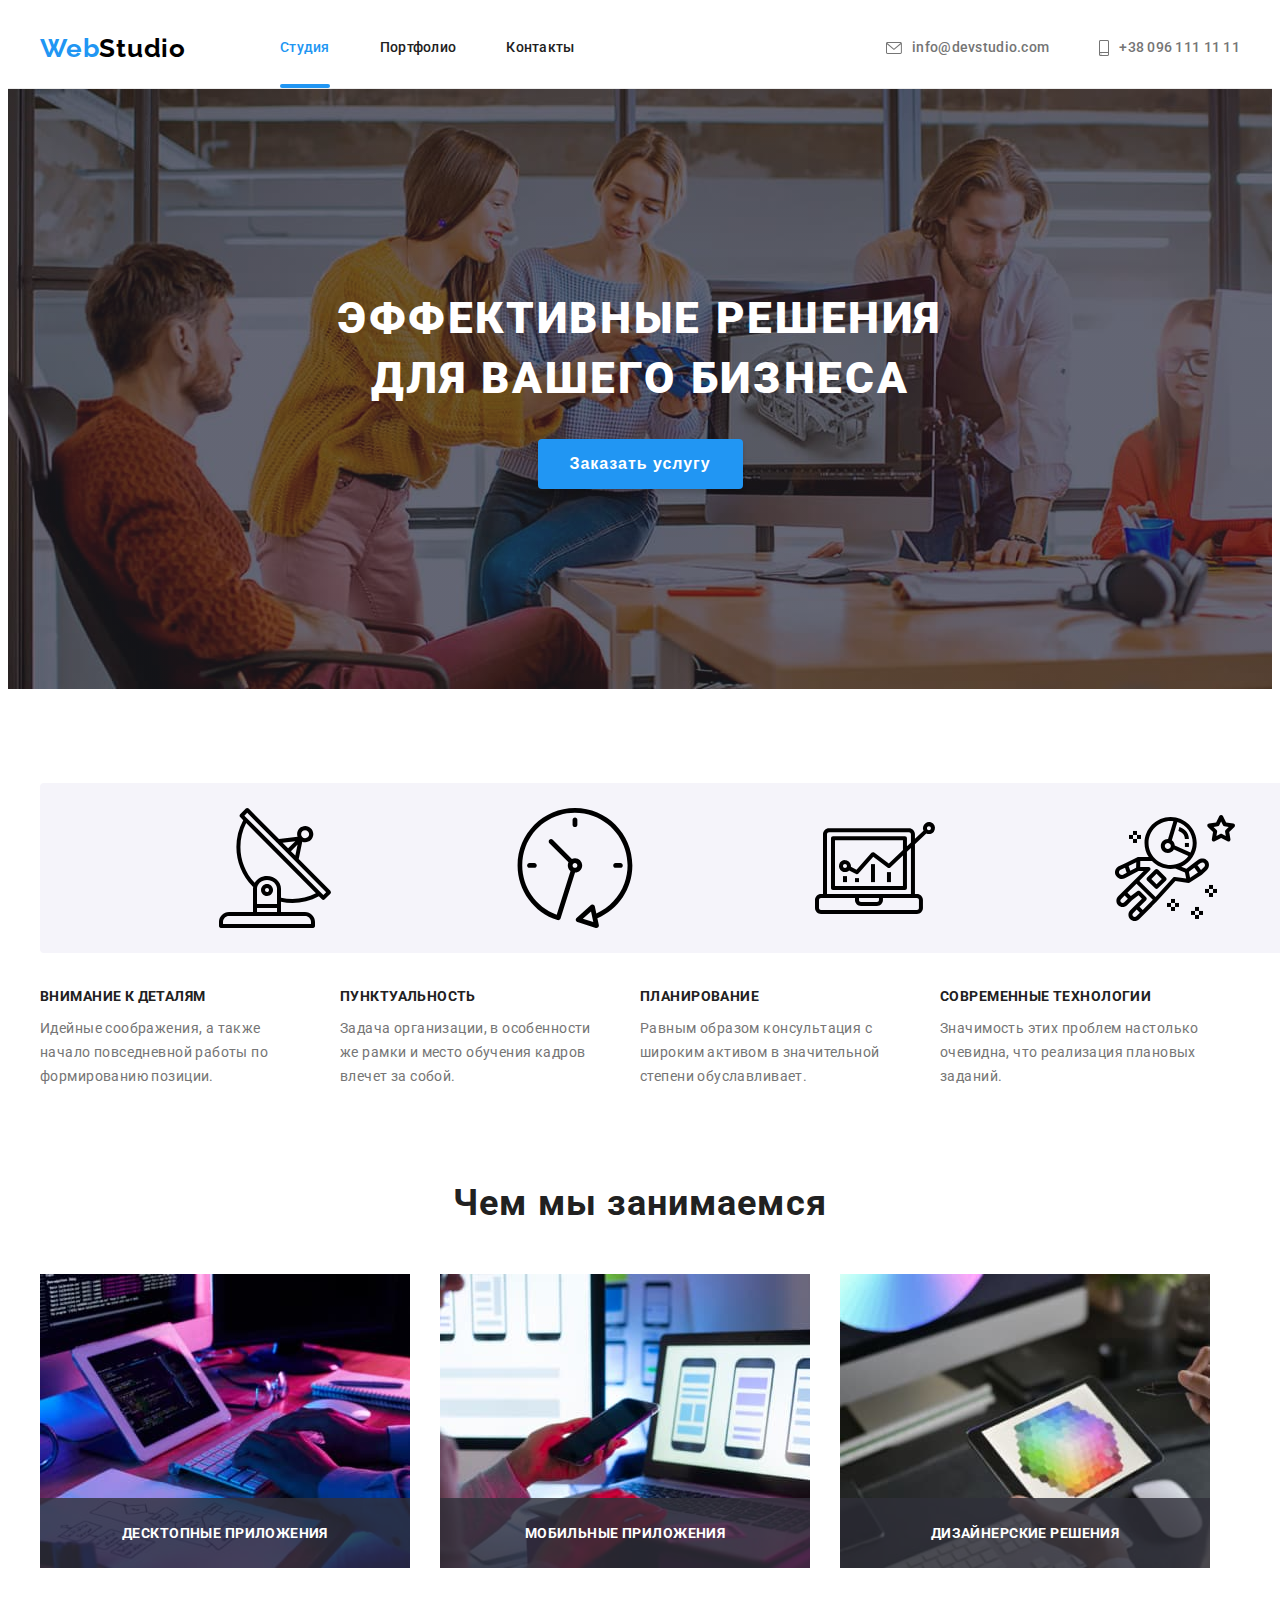
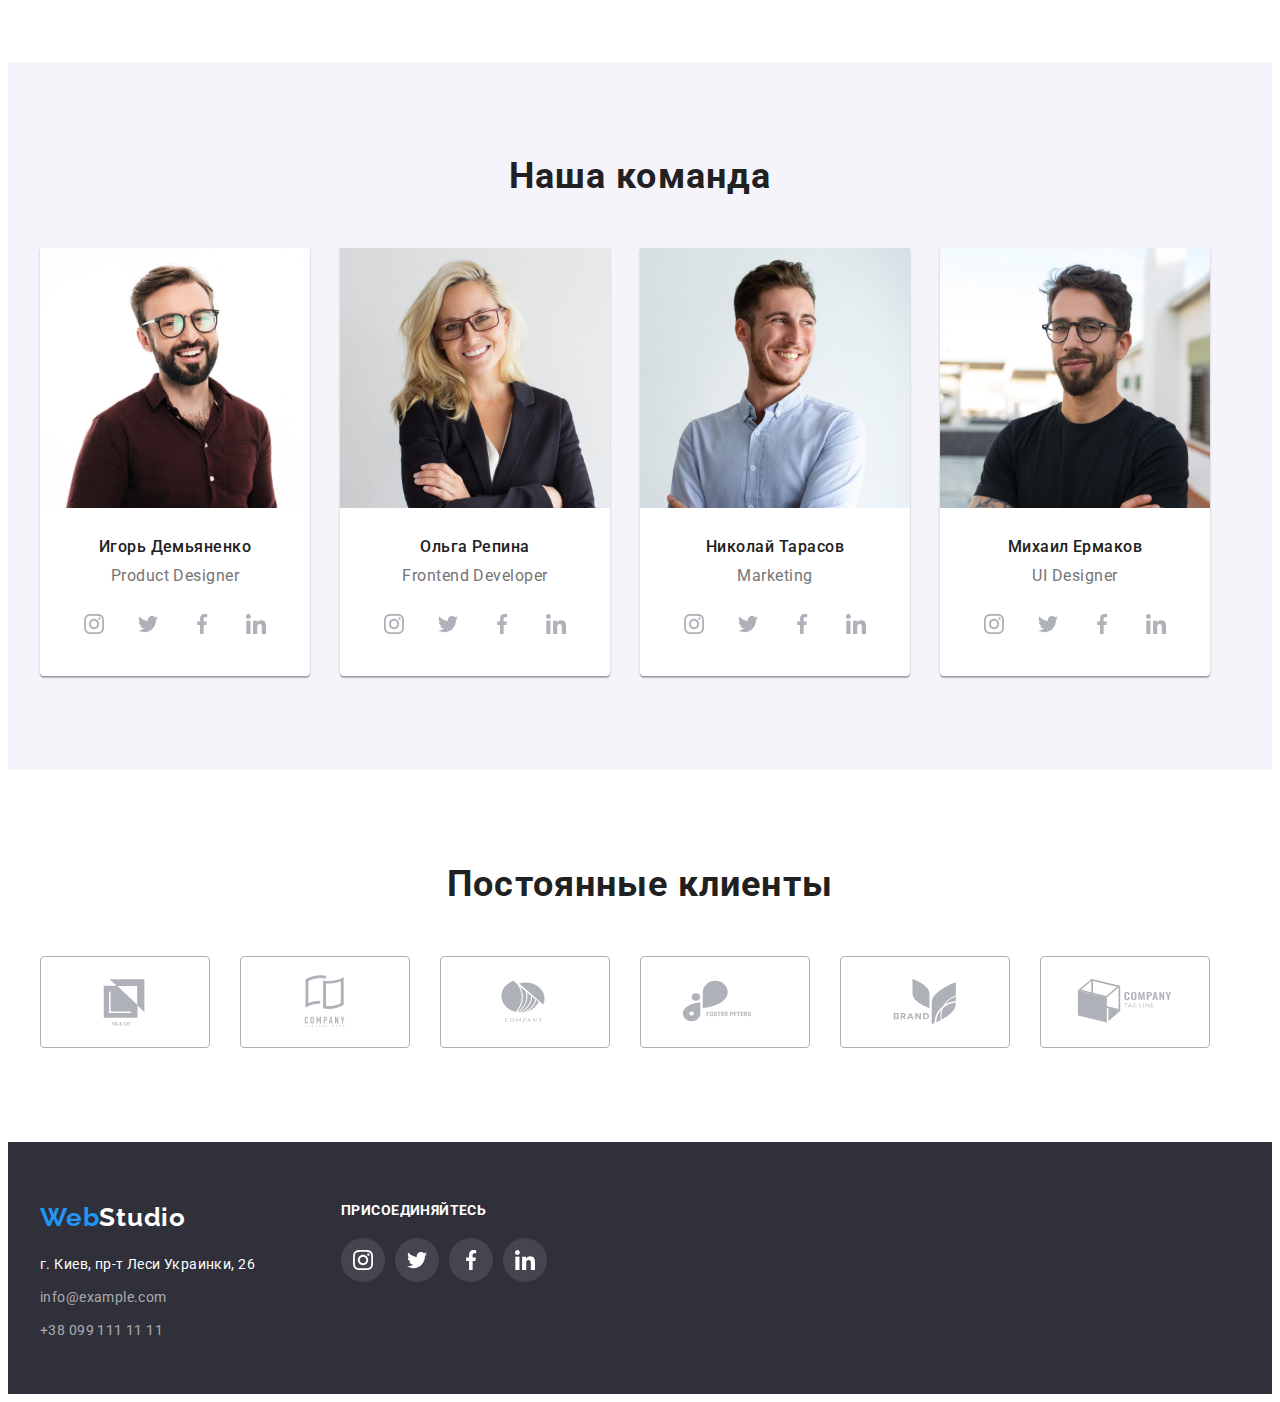
==== index.html @ 0a87b2fb "Переносит файлы с ДЗ 5" ====
<!DOCTYPE html>
<html lang="ru">
  <head>
    <meta charset="UTF-8" />
    <meta http-equiv="X-UA-Compatible" content="IE=edge" />
    <meta name="viewport" content="width=device-width, initial-scale=1.0" />
    <title lang="en">WebStudio</title>
    <link rel="preconnect" href="https://fonts.gstatic.com" />
    <link
      href="https://fonts.googleapis.com/css2?family=Raleway:wght@700&family=Roboto:wght@400;500;700;900&display=swap"
      rel="stylesheet"
    />
    <link
      rel="stylesheet"
      href="https://cdnjs.cloudflare.com/ajax/libs/modern-normalize/1.0.0/modern-normalize.min.css"
      integrity="sha512-ISS7cAi1PEhQ8jnbJpJZMd29NlhNj4AWYyLOSp2CE/CsHxTCu+r+t0D2yoJudVrd0/8fTVPUVDzY5Tvli75u/g=="
      crossorigin="anonymous"
    />
    <link rel="stylesheet" href="./css/styles.css" />
  </head>
  <body>
    <!-- HEADER -->
    <header class="header">
      <div class="container header-container">
        <nav class="nav-header">
          <a class="link-logo link" href="./index.html" lang="en"
            ><span class="logo-first-part">Web</span>Studio</a
          >
          <ul class="menu">
            <li class="menu-item list">
              <a class="menu-link link current" href="./index.html">Студия</a>
            </li>
            <li class="menu-item list">
              <a class="menu-link link" href="./portfolio.html">Портфолио</a>
            </li>
            <li class="menu-item list">
              <a class="menu-link link" href="#">Контакты</a>
            </li>
          </ul>
        </nav>
        <ul class="list-contact">
          <li class="list-contact-item list">
            <a class="list-contact-link link" href="mailto:info@devstudio.com">
              <svg class="header-contact-icon envelope">
                <use href="./images/icons.svg#envelope"></use>
              </svg>
              info@devstudio.com</a
            >
          </li>
          <li class="list-contact-item list">
            <a class="list-contact-link link" href="tel:+380961111111">
              <svg class="header-contact-icon smartphone">
                <use href="./images/icons.svg#smartphone"></use>
              </svg>
              +38 096 111 11 11</a
            >
          </li>
        </ul>
      </div>
    </header>
    <main>
      <!--HERO-->
      <div class="overlay">
        <section class="hero-section">
          <h1 class="hero-title">
            Эффективные решения <br />
            для вашего бизнеса
          </h1>
          <div class="button">
            <button class="modal-btn" type="button" data-modal-open>
              Заказать услугу
            </button>
          </div>
        </section>
      </div>
      <!--ADVANTAGE-->
      <section class="advantage-section section">
        <div class="container">
          <h2 class="visually-hidden">Преимущества</h2>
          <ul class="advantage-list list">
            <li class="advantage-list-item">
              <svg class="advantage-icon-border">
                <use
                  class="advantage-icon"
                  href="./images/icons.svg#antenna"
                ></use>
              </svg>

              <h3 class="advantage-title">Внимание к деталям</h3>
              <p class="description">
                Идейные соображения, а также начало повседневной работы по
                формированию позиции.
              </p>
            </li>
            <li class="advantage-list-item">
              <svg class="advantage-icon-border">
                <use
                  class="advantage-icon"
                  href="./images/icons.svg#clock"
                ></use>
              </svg>

              <h3 class="advantage-title">Пунктуальность</h3>
              <p class="description">
                Задача организации, в особенности же рамки и место обучения
                кадров влечет за собой.
              </p>
            </li>
            <li class="advantage-list-item">
              <svg class="advantage-icon-border">
                <use
                  class="advantage-icon"
                  href="./images/icons.svg#diagram"
                ></use>
              </svg>
              <h3 class="advantage-title">Планирование</h3>
              <p class="description">
                Равным образом консультация с широким активом в значительной
                степени обуславливает.
              </p>
            </li>
            <li class="advantage-list-item">
              <svg class="advantage-icon-border">
                <use
                  class="advantage-icon"
                  href="./images/icons.svg#astronaut"
                ></use>
              </svg>
              <h3 class="advantage-title">Современные технологии</h3>
              <p class="description">
                Значимость этих проблем настолько очевидна, что реализация
                плановых заданий.
              </p>
            </li>
          </ul>
        </div>
      </section>

      <!--DOING-->
      <section class="section-doing section">
        <div class="container">
          <h2 class="title">Чем мы занимаемся</h2>
          <ul class="doing-list">
            <li class="doing-list-item list">
              <div class="doing-list-image-wrapper">
                <img
                  class="doing-list-image"
                  src="./images/doing/doing-1.jpg"
                  alt="Работаем на ноутбуке"
                  width="370"
                  height="294"
                />
                <div class="overlay-wrapper">
                  <p class="overlay-doing">Десктопные приложения</p>
                </div>
              </div>
            </li>
            <li class="doing-list-item list">
              <div class="doing-list-image-wrapper">
                <img
                  class="doing-list-image"
                  src="./images/doing/doing-2.jpg"
                  alt="Работаем на телефоне"
                  width="370"
                  height="294"
                />
                <div class="overlay-wrapper">
                  <p class="overlay-doing">Мобильные приложения</p>
                </div>
              </div>
            </li>
            <li class="doing-list-item list">
              <div class="doing-list-image-wrapper">
                <img
                  class="doing-list-image"
                  src="./images/doing/doing-3.jpg"
                  alt="Работаем на планшете"
                  width="370"
                  height="294"
                />
                <div class="overlay-wrapper">
                  <p class="overlay-doing">Дизайнерские решения</p>
                </div>
              </div>
            </li>
          </ul>
        </div>
      </section>

      <!--TEAM-->
      <section class="section-team section">
        <div class="container team-container">
          <h2 class="title">Наша команда</h2>
          <ul class="team-list">
            <li class="team-list-item list">
              <img
                class="team-list-image"
                src="./images/team/igor-1.jpg"
                alt="фото"
                width="270"
                height="260"
              />
              <div class="team-list-content">
                <h3 class="team-title">Игорь Демьяненко</h3>
                <p class="position" lang="en">Product Designer</p>
                <ul class="list soc-networks-list">
                  <li class="soc-networks-item">
                    <a class="soc-networks-link link" href="">
                      <svg class="soc-networks-icon">
                        <use href="./images/icons.svg#instagram"></use>
                      </svg>
                    </a>
                  </li>
                  <li class="soc-networks-item">
                    <a class="soc-networks-link link" href="">
                      <svg class="soc-networks-icon">
                        <use href="./images/icons.svg#twitter"></use>
                      </svg>
                    </a>
                  </li>
                  <li class="soc-networks-item">
                    <a class="soc-networks-link link" href="">
                      <svg class="soc-networks-icon">
                        <use href="./images/icons.svg#facebook"></use>
                      </svg>
                    </a>
                  </li>
                  <li class="soc-networks-item">
                    <a class="soc-networks-link link" href="">
                      <svg class="soc-networks-icon">
                        <use href="./images/icons.svg#linkedin"></use>
                      </svg>
                    </a>
                  </li>
                </ul>
              </div>
            </li>

            <li class="team-list-item list">
              <img
                class="team-list-image"
                src="./images/team/olga-2.jpg"
                alt="фото"
                width="270"
                height="260"
              />
              <div class="team-list-content">
                <h3 class="team-title">Ольга Репина</h3>
                <p class="position" lang="en">Frontend Developer</p>
                <ul class="list soc-networks-list">
                  <li class="soc-networks-item">
                    <a class="soc-networks-link link" href="">
                      <svg class="soc-networks-icon">
                        <use href="./images/icons.svg#instagram"></use>
                      </svg>
                    </a>
                  </li>
                  <li class="soc-networks-item">
                    <a class="soc-networks-link link" href="">
                      <svg class="soc-networks-icon">
                        <use href="./images/icons.svg#twitter"></use>
                      </svg>
                    </a>
                  </li>
                  <li class="soc-networks-item">
                    <a class="soc-networks-link link" href="">
                      <svg class="soc-networks-icon">
                        <use href="./images/icons.svg#facebook"></use>
                      </svg>
                    </a>
                  </li>
                  <li class="soc-networks-item">
                    <a class="soc-networks-link link" href="">
                      <svg class="soc-networks-icon">
                        <use href="./images/icons.svg#linkedin"></use>
                      </svg>
                    </a>
                  </li>
                </ul>
              </div>
            </li>
            <li class="team-list-item list">
              <img
                class="team-list-image"
                src="./images/team/nicholas-3.jpg"
                alt="фото"
                width="270"
                height="260"
              />
              <div class="team-list-content">
                <h3 class="team-title">Николай Тарасов</h3>
                <p class="position" lang="en">Marketing</p>
                <ul class="list soc-networks-list">
                  <li class="soc-networks-item">
                    <a class="soc-networks-link link" href="">
                      <svg class="soc-networks-icon">
                        <use href="./images/icons.svg#instagram"></use>
                      </svg>
                    </a>
                  </li>
                  <li class="soc-networks-item">
                    <a class="soc-networks-link link" href="">
                      <svg class="soc-networks-icon">
                        <use href="./images/icons.svg#twitter"></use>
                      </svg>
                    </a>
                  </li>
                  <li class="soc-networks-item">
                    <a class="soc-networks-link link" href="">
                      <svg class="soc-networks-icon">
                        <use href="./images/icons.svg#facebook"></use>
                      </svg>
                    </a>
                  </li>
                  <li class="soc-networks-item">
                    <a class="soc-networks-link link" href="">
                      <svg class="soc-networks-icon">
                        <use href="./images/icons.svg#linkedin"></use>
                      </svg>
                    </a>
                  </li>
                </ul>
              </div>
            </li>
            <li class="team-list-item list">
              <img
                class="team-list-image"
                src="./images/team/michael-4.jpg"
                alt="фото"
                width="270"
                height="260"
              />
              <div class="team-list-content">
                <h3 class="team-title">Михаил Ермаков</h3>
                <p class="position" lang="en">UI Designer</p>
                <ul class="list soc-networks-list">
                  <li class="soc-networks-item">
                    <a class="soc-networks-link link" href="">
                      <svg class="soc-networks-icon">
                        <use href="./images/icons.svg#instagram"></use>
                      </svg>
                    </a>
                  </li>
                  <li class="soc-networks-item">
                    <a class="soc-networks-link link" href="">
                      <svg class="soc-networks-icon">
                        <use href="./images/icons.svg#twitter"></use>
                      </svg>
                    </a>
                  </li>
                  <li class="soc-networks-item">
                    <a class="soc-networks-link link" href="">
                      <svg class="soc-networks-icon">
                        <use href="./images/icons.svg#facebook"></use>
                      </svg>
                    </a>
                  </li>
                  <li class="soc-networks-item">
                    <a class="soc-networks-link link" href="">
                      <svg class="soc-networks-icon">
                        <use href="./images/icons.svg#linkedin"></use>
                      </svg>
                    </a>
                  </li>
                </ul>
              </div>
            </li>
          </ul>
        </div>
      </section>
    </main>

    <!--CUSTOMERS-->
    <section class="section-customers section">
      <div class="container customers-container">
        <h2 class="title">Постоянные клиенты</h2>
        <ul class="customers-list list">
          <li class="customers-list-item">
            <a class="customers-list-link link" href="">
              <svg class="customers-icon">
                <use href="./images/icons.svg#icon-logo1"></use>
              </svg>
            </a>
          </li>
          <li class="customers-list-item">
            <a class="customers-list-link link" href="">
              <svg class="customers-icon">
                <use href="./images/icons.svg#icon-logo2"></use>
              </svg>
            </a>
          </li>
          <li class="customers-list-item">
            <a class="customers-list-link link" href="">
              <svg class="customers-icon">
                <use href="./images/icons.svg#icon-logo3"></use>
              </svg>
            </a>
          </li>
          <li class="customers-list-item">
            <a class="customers-list-link link" href="">
              <svg class="customers-icon">
                <use href="./images/icons.svg#icon-logo4"></use>
              </svg>
            </a>
          </li>
          <li class="customers-list-item">
            <a class="customers-list-link link" href="">
              <svg class="customers-icon">
                <use href="./images/icons.svg#icon-logo5"></use>
              </svg>
            </a>
          </li>
          <li class="customers-list-item">
            <a class="customers-list-link link" href="">
              <svg class="customers-icon">
                <use href="./images/icons.svg#icon-logo6"></use>
              </svg>
            </a>
          </li>
        </ul>
      </div>
    </section>
    <!--FOOTER-->
    <footer class="footer-section">
      <div class="container footer-container">
        <div class="contact">
          <a class="link-logo-footer link" href="./index.html" lang="en"
            ><span class="logo-first-part">Web</span>Studio</a
          >
          <address class="footer-contact">
            <ul class="contact-list">
              <li class="contact-list-item list">
                <a
                  class="contact-list-link link adress-color"
                  href="https://goo.gl/maps/uwmR4bDLLU36MTBo9"
                  target="_blank"
                  rel="noopener noreferrer"
                  >г. Киев, пр-т Леси Украинки, 26</a
                >
              </li>
              <li class="contact-list-item list">
                <a class="contact-list-link link" href="mailto:info@example.com"
                  >info@example.com</a
                >
              </li>
              <li class="contact-list-item list">
                <a class="contact-list-link link" href="tel:+380991111111"
                  >+38 099 111 11 11</a
                >
              </li>
            </ul>
          </address>
        </div>
        <div class="appeal">
          <h3 class="appeal-tittle">присоединяйтесь</h3>
          <ul class="appeal-list list">
            <li class="appeal-list-item">
              <a class="appeal-list-link link" href="">
                <svg class="appeal-social-icon">
                  <use href="./images/icons.svg#instagram"></use>
                </svg>
              </a>
            </li>
            <li class="appeal-list-item">
              <a class="appeal-list-link link" href="">
                <svg class="appeal-social-icon">
                  <use href="./images/icons.svg#twitter"></use>
                </svg>
              </a>
            </li>
            <li class="appeal-list-item">
              <a class="appeal-list-link link" href="">
                <svg class="appeal-social-icon">
                  <use href="./images/icons.svg#facebook"></use>
                </svg>
              </a>
            </li>
            <li class="appeal-list-item link">
              <a class="appeal-list-link" href="">
                <svg class="appeal-social-icon">
                  <use href="./images/icons.svg#linkedin"></use>
                </svg>
              </a>
            </li>
          </ul>
        </div>
      </div>
    </footer>
    <!--MODAL WINDOW-->
    <div class="backdrop is-hidden" data-modal>
      <div class="modal">
        <button type="button" class="modal-close-btn" data-modal-close>
          <svg class="close-btn-icon">
            <use href="./images/icons.svg#icon-close-black"></use>
          </svg>
        </button>
      </div>
    </div>
    <script src="./js/modal.js"></script>
  </body>
</html>
---- css/styles.css ----
:root {
  --main-font: "Roboto", sans-serif;
  --secondary-font: "Raleway", sans-serif;
  --accent-color: #2196f3;
  --main-grey-color: #757575;
  --main-black-color: #212121;
  --gap-card-set: 30px;
  --duration: 250ms;
  --timing-function: cubic-bezier(0.4, 0, 0.2, 1);
}

h1,
h2,
h3,
h4,
h5,
h6,
p {
  margin-top: 0;
  margin-bottom: 0;
}

ul,
ol {
  margin-top: 0;
  margin-bottom: 0;
  padding-left: 0;
}

img {
  display: block;
  max-width: 100%;
  height: auto;
}

.list {
  list-style: none;
}

.link {
  text-decoration: none;
}

.container {
  width: 1200px;
  padding-left: 15px;
  padding-right: 15px;
  margin: 0 auto;
}

.section {
  padding-top: 94px;
  padding-bottom: 94px;
}
body {
  font-family: var(--main-font);
}

/* ============= COMPONENTS ============= */
.title {
  font-weight: 700;
  font-size: 36px;
  line-height: 1.16;
  text-align: center;
  letter-spacing: 0.03em;
  color: var(--main-black-color);
  margin-bottom: 50px;
}

.soc-networks-list {
  display: flex;
  justify-content: space-between;
  width: 206px;
  height: 44px;
  margin: auto;
}

.soc-networks-link {
  display: flex;
  justify-content: center;
  align-items: center;
  width: 44px;
  height: 44px;
  background-color: #ffffff;
  border-radius: 50%;
  transition: background-color var(--duration) var(--timing-function);
}

.soc-networks-link:hover,
.soc-networks-link:focus {
  background-color: var(--accent-color);
}

.soc-networks-icon {
  width: 20px;
  height: 20px;
  fill: #afb1b8;
  transition: fill var(--duration) var(--timing-function);
}

.soc-networks-link:hover .soc-networks-icon,
.soc-networks-link:focus .soc-networks-icon {
  fill: #ffffff;
}

/* =============END COMPONENTS ============= */

/*===================HEADER===================*/

.header {
  border-bottom: 1px solid #ececec;
}
.header-container {
  display: flex;
  align-items: center;
  justify-content: space-between;
}

.nav-header {
  display: flex;
  align-items: center;
}

.link-logo {
  font-family: var(--secondary-font);
  font-weight: 700;
  font-size: 26px;
  line-height: 1.19;
  letter-spacing: 0.03em;
  color: #000000;
  margin-right: 94px;
}

.logo-first-part {
  color: #2196f3;
}
.menu {
  display: flex;
}

.menu-item:not(:last-child) {
  margin-right: 50px;
}

.menu-link {
  font-weight: 500;
  font-size: 14px;
  line-height: 1.14;
  letter-spacing: 0.02em;
  color: var(--main-black-color);
  position: relative;
  display: block;
  padding-top: 32px;
  padding-bottom: 32px;
  transition: color var(--duration) var(--timing-function);
}

.menu-link.current::after {
  content: "";
  position: absolute;
  left: 0;
  bottom: 0;
  display: block;
  width: 100%;
  height: 4px;
  background-color: var(--accent-color);
  border-radius: 2px;
}

.current {
  color: var(--accent-color);
}

.menu-link:hover,
.menu-link:focus {
  color: var(--accent-color);
}

.list-contact {
  display: flex;
  align-items: center;
}

.list-contact-item {
  display: flex;
  justify-content: center;
  align-items: center;
}
.list-contact-item:not(:last-child) {
  margin-right: 50px;
}

.header-contact-icon {
  fill: var(--main-grey-color);
  margin-right: 10px;
  transition: fill var(--duration) var(--timing-function);
}

.envelope {
  width: 16px;
  height: 12px;
  fill: currentColor;
}
.smartphone {
  width: 10px;
  height: 16px;
  fill: currentColor;
}

.list-contact-link {
  display: flex;
  justify-content: center;
  align-items: center;
  font-weight: 500;
  font-size: 14px;
  line-height: 1.4;
  letter-spacing: 0.02em;
  color: var(--main-grey-color);
  transition: color var(--duration) var(--timing-function);
}

.list-contact-link:hover,
.list-contact-link:focus {
  color: var(--accent-color);
}
.header-contact-icon:hover,
.header-contact-icon:focus {
  fill: var(--accent-color);
}
.list-contact-link:hover .header-contact-icon,
.list-contact-link:focus .header-contact-icon {
  fill: var(--accent-color);
}

/*=================END HEADER=================*/

/*===================HERO=====================*/

.overlay {
  max-width: 1600px;
  height: 600px;
  margin-left: auto;
  margin-right: auto;
  background-color: #c4c4c4;
  background-image: linear-gradient(
      to right,
      rgba(47, 48, 58, 0.4),
      rgba(47, 48, 58, 0.4)
    ),
    url(../images/hero/bg.jpg);
  background-repeat: no-repeat;
  background-size: cover;
}

.hero-section {
  text-align: center;
  padding-top: 200px;
  padding-bottom: 200px;
}
.hero-title {
  font-weight: 900;
  font-size: 44px;
  line-height: 1.36;
  text-align: center;
  letter-spacing: 0.06em;
  color: #ffffff;
  text-transform: uppercase;
  margin-bottom: 30px;
}

.modal-btn {
  padding: 10px 32px;
  border-radius: 4px;
  font-weight: 700;
  font-size: 16px;
  line-height: 1.87;
  letter-spacing: 0.06em;
  background-color: #2196f3;
  color: #ffffff;
  cursor: pointer;
  border: #2196f3;
  box-shadow: 0px 4px 4px rgba(0, 0, 0, 0.15);
  transition: background-color var(--duration) var(--timing-function);
}

.modal-btn:hover,
.modal-btn:focus {
  background-color: #188ce8;
}

/*=================END HERO=================*/

/*=================ADVANTAGE=================*/

.advantage-section {
  padding-bottom: 0;
}

.visually-hidden {
  position: absolute;
  width: 1px;
  height: 1px;
  margin: -1px;
  border: 0;
  padding: 0;
  white-space: nowrap;
  clip-path: inset(100%);
  clip: rect(0 0 0 0);
  overflow: hidden;
}
.advantage-list {
  display: flex;
}

.advantage-list-item {
  width: 270px;
  /*height: 101px;*/
}
.advantage-list-item:not(:last-child) {
  margin-right: 30px;
}

.advantage-icon-border {
  padding: 25px 100px;
  width: 270px;
  height: 120px;
  background: #f5f4fa;
  border-radius: 4px;
  margin-bottom: 30px;
}
.advantage-icon {
  width: 70px;
  height: 70px;
}
.advantage-title {
  font-size: 14px;
  line-height: 1.42;
  letter-spacing: 0.03em;
  text-transform: uppercase;
  color: var(--main-black-color);
  margin-bottom: 10px;
}

.description {
  font-size: 14px;
  line-height: 1.71;
  letter-spacing: 0.03em;
  color: var(--main-grey-color);
}
/*=================END ADVANTAGE=================*/

/*=================DOING=================*/

.doing-list {
  display: flex;
  justify-content: center;
  margin-right: calc(- 1 * var(--gap-card-set));
}

.doing-list-item {
  margin-right: var(--gap-card-set);
}

.doing-list-image-wrapper {
  position: relative;
}

.overlay-wrapper {
  position: absolute;
  bottom: 0;
  left: 0;
  width: 100%;
  height: 70px;
  background-color: rgba(47, 48, 58, 0.8);
}

.overlay-doing {
  position: absolute;
  width: 100%;
  height: 100%;
  padding-top: 27px;
  padding-bottom: 27px;
  font-family: var(--main-font);
  font-weight: 700;
  font-size: 14px;
  line-height: 16px;
  text-align: center;
  letter-spacing: 0.03em;
  text-transform: uppercase;
  color: #ffffff;
}

/*=================END DOING=================*/

/*=================TEAM=================*/

.section-team {
  background: #f5f4fa;
}

.team-list {
  display: flex;
  margin-right: calc(- 1 * var(--gap-card-set));
}

.team-list-item {
  width: 270px;
  height: 428px;
  flex-basis: calc(100% / 4 - var(--gap-card-set));
  margin-right: var(--gap-card-set);
  background: #ffffff;
  box-shadow: 0px 1px 3px rgba(0, 0, 0, 0.12), 0px 1px 1px rgba(0, 0, 0, 0.14),
    0px 2px 1px rgba(0, 0, 0, 0.2);
  border-radius: 0px 0px 4px 4px;
}

.team-list-content {
  padding-top: 30px;
  padding-bottom: 30px;
}

.team-title {
  font-weight: 500;
  font-size: 16px;
  line-height: 1.18;
  letter-spacing: 0.03em;
  color: var(--main-black-color);
  margin-bottom: 10px;
  text-align: center;
}

.position {
  font-weight: 400;
  font-size: 16px;
  line-height: 1.18;
  letter-spacing: 0.03em;
  color: var(--main-grey-color);
  text-align: center;
  margin-bottom: 16px;
}

/*=================END TEAM=================*/

/*=================CUSTOMERS=================*/

.customers-list {
  display: flex;
}

.customers-list-item:not(:last-child) {
  margin-right: 30px;
}

.customers-list-link {
  display: flex;
  align-items: center;
  justify-content: center;
  width: 170px;
  height: 92px;
  border: 1px solid #afb1b8;
  box-sizing: border-box;
  border-radius: 4px;
  transition: border 250ms cubic-bezier(0.4, 0, 0.2, 1);
}

.customers-icon {
  width: 106px;
  height: 60px;
  fill: #afb1b8;
  transition: fill var(--duration) var(--timing-function);
}
.customers-list-link:hover,
.customers-list-link:focus {
  border: 1px solid var(--accent-color);
}
.customers-list-link:focus {
  outline: none;
}

.customers-icon:hover,
.customers-icon:focus {
  fill: var(--accent-color);
}

.customers-list-link:hover .customers-icon,
.customers-list-link:focus .customers-icon {
  fill: var(--accent-color);
}
/*===============END CUSTOMERS===============*/

/*=================FOOTER=================*/

.footer-section {
  padding-top: 60px;
  padding-bottom: 60px;
  background: #2f303a;
}

.footer-container {
  display: flex;
  flex-wrap: nowrap;
}

.link-logo-footer {
  font-family: var(--secondary-font);
  font-weight: 700;
  font-size: 26px;
  line-height: 1.19;
  letter-spacing: 0.03em;
  color: #ffffff;
}

.footer-contact {
  width: 231px;
  height: 81px;
  margin-top: 20px;
  margin-right: 70px;
}

.contact-list-item:not(:last-child) {
  margin-bottom: 9px;
}

.contact-list-link {
  font-style: normal;
  font-weight: 400;
  font-size: 14px;
  line-height: 1.71;
  letter-spacing: 0.03em;
  color: rgba(255, 255, 255, 0.6);
}

.adress-color {
  color: #ffffff;
}

.appeal-tittle {
  font-family: var(--main-font);
  font-weight: 700;
  font-size: 14px;
  line-height: 16px;
  letter-spacing: 0.03em;
  text-transform: uppercase;
  color: #ffffff;
  margin-bottom: 20px;
}
.appeal-list {
  display: flex;
}

.appeal-list-item {
  display: flex;
  justify-content: center;
  align-items: center;
  border-radius: 50%;
}

.appeal-list-item:not(:last-child) {
  margin-right: 10px;
}

.appeal-list-link {
  display: flex;
  justify-content: center;
  align-items: center;
  width: 44px;
  height: 44px;
  background: rgba(255, 255, 255, 0.1);
  border-radius: 50%;
  transition: background-color var(--duration) var(--timing-function);
}

.appeal-list-link:hover,
.appeal-list-link:focus {
  cursor: pointer;
  background-color: var(--accent-color);
}

.appeal-social-icon {
  display: flex;
  width: 20px;
  height: 20px;
  justify-content: center;
  align-items: center;
  fill: #ffffff;
}

/*=================END FOOTER=================*/

/*=================PORTFOLIO=================*/

.list-filter {
  display: flex;
  justify-content: center;
  margin-bottom: 50px;
}

.list-filter-item:not(:last-child) {
  margin-right: 8px;
}

.filter-button {
  padding: 6px 22px;
  font-family: var(--main-font);
  font-weight: 500;
  font-size: 16px;
  line-height: 1.62;
  text-align: center;
  letter-spacing: 0.03em;
  color: var(--main-black-color);
  cursor: pointer;
  background: #f5f4fa;
  border-radius: 4px;
  border: #757575;
  transition: color var(--duration) var(--timing-function),
    background-color var(--duration) var(--timing-function);
}

.filter-button:hover,
.filter-button:focus {
  background-color: var(--accent-color);
  color: #ffffff;
  box-shadow: 0px 3px 1px rgba(0, 0, 0, 0.1), 0px 1px 2px rgba(0, 0, 0, 0.08),
    0px 2px 2px rgba(0, 0, 0, 0.12);
  border-radius: 4px;
}

.filter-button:active {
  background-color: var(--accent-color);
  color: #ffffff;
}

.list-portfolio {
  display: flex;
  flex-wrap: wrap;
  margin-right: -30px;
  margin-bottom: -30px;
}

.list-portfolio-item {
  flex-basis: calc((100% - 90px) / 3);
  margin-right: 30px;
  margin-bottom: 30px;
  background: #ffffff;
  border: 1px solid #eeeeee;
  box-sizing: border-box;
  transition: box-shadow var(--duration) var(--timing-function);
}

.list-portfolio-item:hover,
.list-portfolio-item:focus {
  box-shadow: 0px 1px 1px rgba(0, 0, 0, 0.12), 0px 4px 4px rgba(0, 0, 0, 0.06),
    1px 4px 6px rgba(0, 0, 0, 0.16);
  cursor: pointer;
}

.list-portfolio-img-wrapper {
  position: relative;
  overflow: hidden;
}

.list-portfolio-image {
  width: 370px;
  height: 294px;
}

.overlay-portfolio {
  position: absolute;
  top: 0;
  left: 0;
  width: 100%;
  height: 100%;
  color: #ffffff;
  font-size: 18px;
  line-height: 28px;
  letter-spacing: 0.03em;
  padding: 63px 24px;
  background-color: rgba(33, 150, 243, 0.9);
  /*overflow: auto;*/
  transform: translateY(100%);
  transition: transform var(--duration) var(--timing-function);
}

.list-potfolio-link-wrapper:hover .overlay-portfolio,
.list-potfolio-link-wrapper:focus .overlay-portfolio {
  transform: translateY(0%);
}

.list-portfolio-content {
  padding: 20px 24px;
}

.list-portfolio-title {
  font-weight: 700;
  font-size: 18px;
  line-height: 2;
  letter-spacing: 0.06em;
  color: var(--main-black-color);
  margin-bottom: 4px;
}

.description-portfolio {
  font-weight: 400;
  font-size: 16px;
  line-height: 1.87;
  letter-spacing: 0.03em;
  color: var(--main-grey-color);
}
/*=====================END PORTFOLIO====================*/

/* ============= MODAL WINDOW ============= */
.backdrop {
  position: fixed;
  top: 0;
  left: 0;
  width: 100%;
  height: 100%;
  background-color: rgba(0, 0, 0, 0.2);
  z-index: 100;
  transition: opacity var(--duration) var(--timing-function),
    visibility var(--duration) var(--timing-function);
}

.is-hidden {
  opacity: 0;
  visibility: hidden;
  pointer-events: none;
}

.modal {
  position: absolute;
  top: 50%;
  left: 50%;
  transform: translate(-50%, -50%);
  width: 528px;
  height: 581px;
  background-color: #ffffff;
  box-shadow: 0px 1px 3px rgba(0, 0, 0, 0.12), 0px 1px 1px rgba(0, 0, 0, 0.14),
    0px 2px 1px rgba(0, 0, 0, 0.2);
  border-radius: 4px;
}
.modal-close-btn {
  position: absolute;
  width: 30px;
  height: 30px;
  top: 8px;
  right: 8px;
  padding: 0;
  background-color: #ffffff;
  border: 1px solid rgba(0, 0, 0, 0.1);
  border-radius: 50%;
  box-sizing: border-box;
}
.close-btn-icon {
  position: absolute;
  top: 5px;
  right: 5px;
  width: 18px;
  height: 18px;
  padding: 0;
  cursor: pointer;
}

/* ============= END MODAL WINDOW ============= */
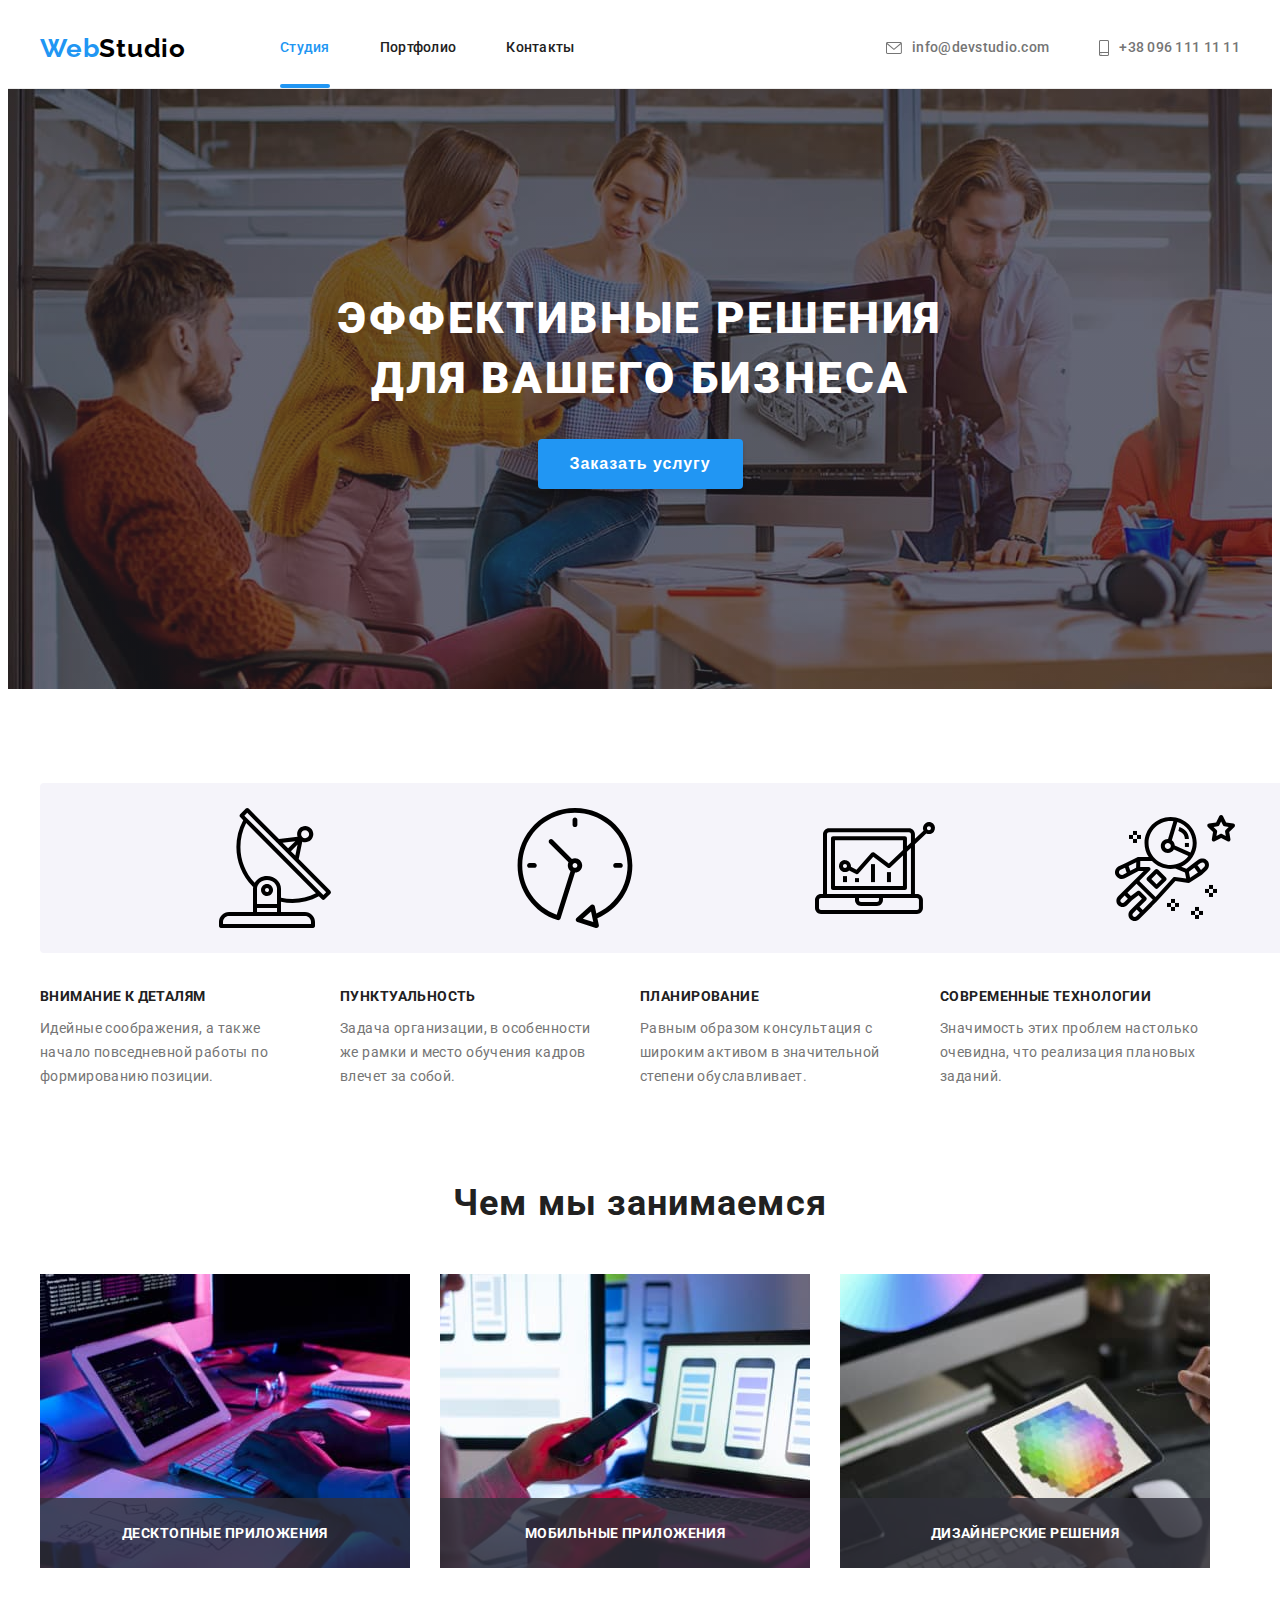
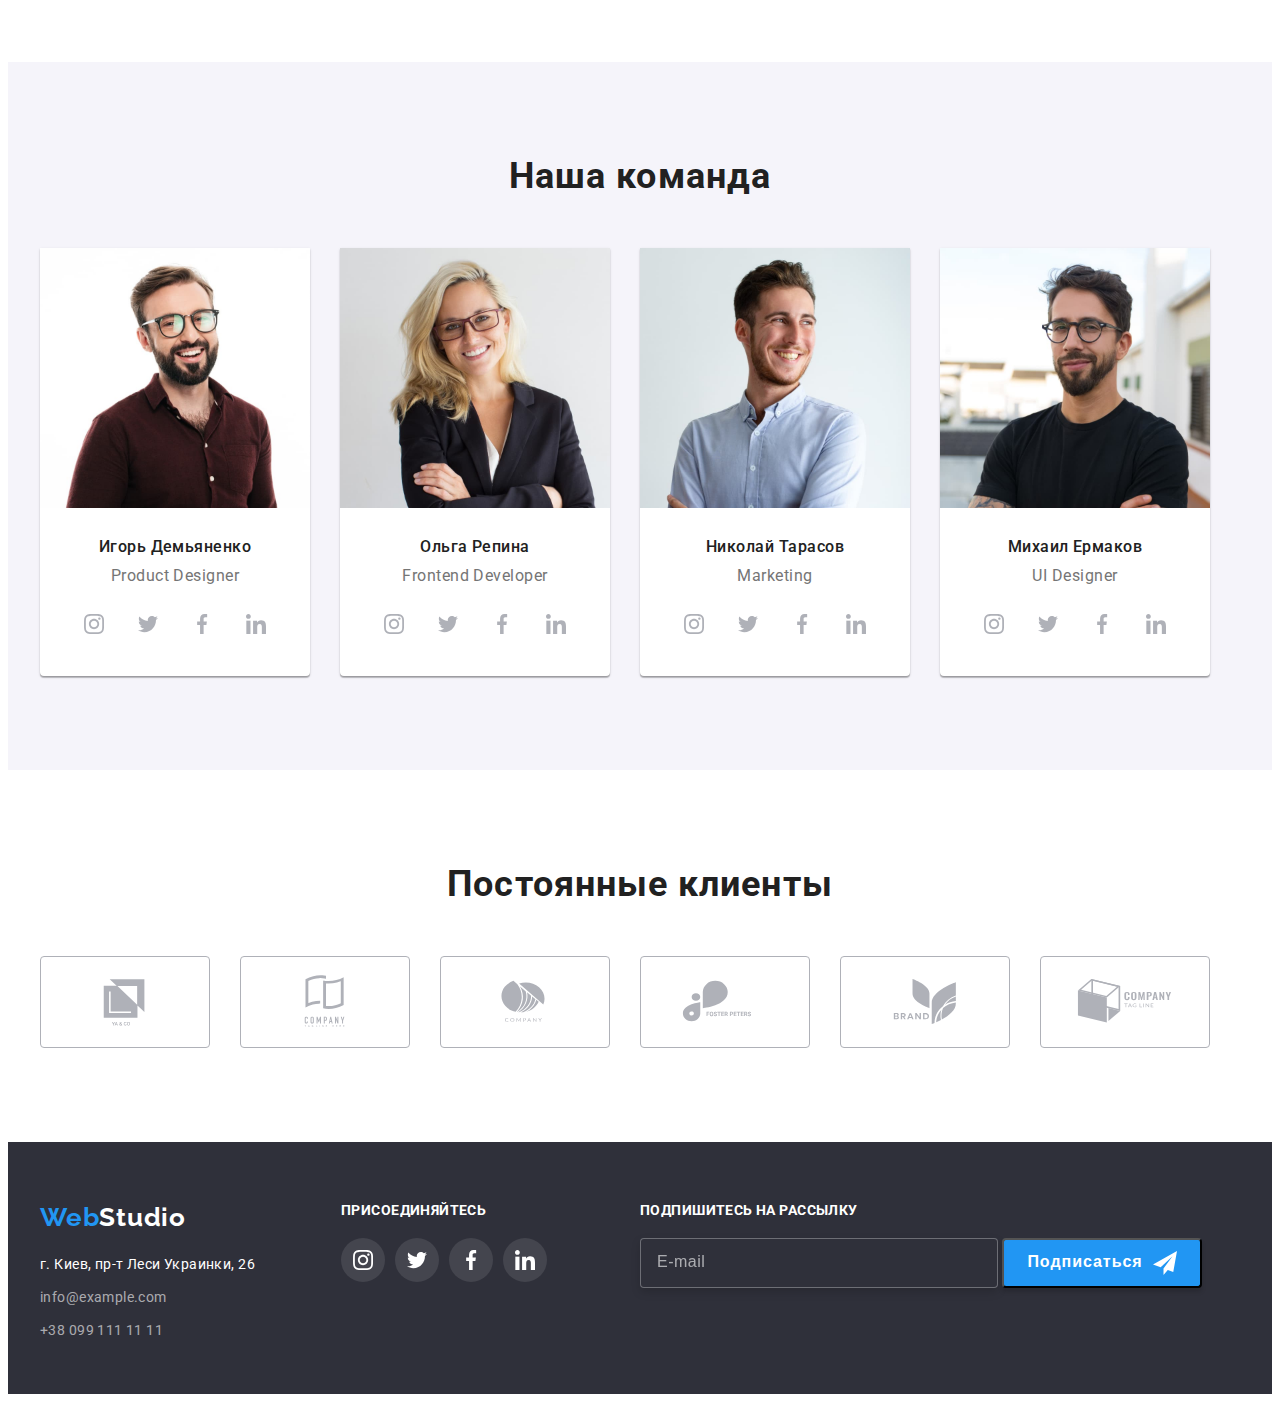
==== commit ca54366d: "Оформления элементов форм" ====
--- a/index.html
+++ b/index.html
@@ -484,6 +484,19 @@
             </li>
           </ul>
         </div>
+        <form action="#" class="footer-form">
+          <p class="footer-form-head">Подпишитесь на рассылку</p>
+          <label class="footer-form-field">
+            <input
+              type="email"
+              name="email"
+              class="footer-form-input"
+              placeholder="E-mail"
+            />
+          </label>
+
+          <button type="submit" class="footer-form-btn">Подписаться</button>
+        </form>
       </div>
     </footer>
     <!--MODAL WINDOW-->
@@ -494,6 +507,71 @@
             <use href="./images/icons.svg#icon-close-black"></use>
           </svg>
         </button>
+        <form action="#" class="modal-form">
+          <p class="modal-form-head">Оставьте свои данные, мы вам перезвоним</p>
+          <label class="modal-form-field">
+            Имя
+            <span class="modal-form-input-wrapper">
+              <input
+                type="text"
+                name="user-name"
+                class="modal-form-input"
+                required
+              />
+              <svg class="modal-form-icon">
+                <use href="./images/icons.svg#icon-person"></use>
+              </svg>
+            </span>
+          </label>
+          <label class="modal-form-field">
+            Телефон
+            <span class="modal-form-input-wrapper">
+              <input
+                type="tel"
+                name="user-phone"
+                class="modal-form-input"
+                required
+              />
+              <svg class="modal-form-icon">
+                <use href="./images/icons.svg#modal-phone"></use>
+              </svg>
+            </span>
+          </label>
+          <label class="modal-form-field">
+            Почта
+            <span class="modal-form-input-wrapper">
+              <input
+                type="email"
+                name="user-mail"
+                class="modal-form-input"
+                required
+              />
+              <svg class="modal-form-icon">
+                <use href="./images/icons.svg#modal-email"></use>
+              </svg>
+            </span>
+          </label>
+          <label class="modal-form-field">
+            Комментарий
+            <textarea
+              name="user-coment"
+              class="modal-form-coment"
+              placeholder="Введите текст"
+            ></textarea>
+          </label>
+          <input
+            type="checkbox"
+            name="user-policy"
+            class="modal-form-checkbox visually-hidden"
+            id="checkbox-policy"
+            required
+          />
+          <label for="checkbox-policy" class="modal-form-checkbox-policy"
+            >Соглашаюсь с рассылкой и принимаю
+            <a href="" class="modal-form-policy-link">Условия договора</a>
+          </label>
+          <button type="submit" class="modal-form-btn">Отправить</button>
+        </form>
       </div>
     </div>
     <script src="./js/modal.js"></script>
--- a/css/styles.css
+++ b/css/styles.css
@@ -54,6 +54,17 @@
 }
 body {
   font-family: var(--main-font);
+}
+
+.visually-hidden {
+  position: absolute !important;
+  clip: rect(1px 1px 1px 1px); /* IE6, IE7 */
+  clip: rect(1px, 1px, 1px, 1px);
+  padding: 0 !important;
+  border: 0 !important;
+  height: 1px !important;
+  width: 1px !important;
+  overflow: hidden;
 }
 
 /* ============= COMPONENTS ============= */
@@ -585,6 +596,63 @@
   fill: #ffffff;
 }
 
+.footer-form {
+  margin-left: 93px;
+}
+.footer-form-head {
+  font-weight: 700;
+  font-size: 14px;
+  line-height: 16px;
+  letter-spacing: 0.03em;
+  text-transform: uppercase;
+  color: #ffffff;
+  margin-bottom: 20px;
+}
+.footer-form-input {
+  width: 358px;
+  height: 50px;
+  border: 1px solid rgba(255, 255, 255, 0.3);
+  box-sizing: border-box;
+  filter: drop-shadow(0px 4px 4px rgba(0, 0, 0, 0.15));
+  border-radius: 4px;
+  padding: 15px 16px;
+
+  background-color: #2f303a;
+}
+
+.footer-form-input::placeholder {
+  font-weight: 400;
+  font-size: 16px;
+  letter-spacing: 0.03em;
+  color: rgba(255, 255, 255, 0.6);
+}
+
+.footer-form-btn {
+  width: 200px;
+  height: 50px;
+  background: #2196f3;
+  box-shadow: 0px 4px 4px rgba(0, 0, 0, 0.15);
+  border-radius: 4px;
+  font-weight: 700;
+  font-size: 16px;
+  letter-spacing: 0.06em;
+  color: #ffffff;
+  cursor: pointer;
+  align-items: center;
+  text-align: center;
+  padding-top: 10px;
+  padding-bottom: 10px;
+}
+
+.footer-form-btn::after {
+  display: inline-block;
+  vertical-align: middle;
+  content: "";
+  width: 24px;
+  height: 24px;
+  margin-left: 10px;
+  background-image: url("../images/icon-send.svg");
+}
 /*=================END FOOTER=================*/
 
 /*=================PORTFOLIO=================*/
@@ -676,7 +744,6 @@
   letter-spacing: 0.03em;
   padding: 63px 24px;
   background-color: rgba(33, 150, 243, 0.9);
-  /*overflow: auto;*/
   transform: translateY(100%);
   transition: transform var(--duration) var(--timing-function);
 }
@@ -733,11 +800,11 @@
   left: 50%;
   transform: translate(-50%, -50%);
   width: 528px;
-  height: 581px;
   background-color: #ffffff;
   box-shadow: 0px 1px 3px rgba(0, 0, 0, 0.12), 0px 1px 1px rgba(0, 0, 0, 0.14),
     0px 2px 1px rgba(0, 0, 0, 0.2);
   border-radius: 4px;
+  padding: 40px;
 }
 .modal-close-btn {
   position: absolute;
@@ -761,4 +828,139 @@
   cursor: pointer;
 }
 
+.modal-form {
+  display: flex;
+  flex-direction: column;
+}
+
+.modal-form-head {
+  font-weight: 700;
+  font-size: 20px;
+  line-height: 23px;
+  text-align: center;
+  letter-spacing: 0.03em;
+  margin-bottom: 30px;
+}
+
+.modal-form-field {
+  margin-bottom: 28px;
+}
+
+.modal-form-input-wrapper {
+  position: relative;
+  display: block;
+  margin-top: 4px;
+}
+
+.modal-form-input {
+  width: 100%;
+  height: 40px;
+  border: 1px solid rgba(33, 33, 33, 0.2);
+  box-sizing: border-box;
+  border-radius: 4px;
+  padding-left: 41px;
+  transition: border-color var(--duration) var(--timing-function);
+}
+
+.modal-form-icon {
+  position: absolute;
+  top: 50%;
+  left: 12px;
+  transform: translateY(-50%);
+  display: block;
+  width: 18px;
+  height: 18px;
+  transition: fill var(--duration) var(--timing-function);
+}
+.backdrop:hover {
+  border-radius: 4px solid var(--accent-color);
+  cursor: pointer;
+}
+.backdrop:hover .modal-close-btn {
+  border-radius: 4px solid var(--accent-color);
+  fill: var(--accent-color);
+}
+
+.modal-form-input:focus {
+  border-color: var(--accent-color);
+  outline: none;
+}
+
+.modal-form-input:focus + .modal-form-icon {
+  fill: var(--accent-color);
+}
+
+.modal-form-coment {
+  width: 100%;
+  height: 120px;
+  border: 1px solid rgba(33, 33, 33, 0.2);
+  box-sizing: border-box;
+  border-radius: 4px;
+  padding: 12px 16px;
+  margin-top: 4px;
+  resize: none;
+}
+
+.modal-form-coment::placeholder {
+  font-weight: 400;
+  font-size: 14px;
+  line-height: 16px;
+  letter-spacing: 0.01em;
+  color: rgba(117, 117, 117, 0.5);
+}
+
+.modal-form-coment:focus {
+  outline: none;
+  border-color: var(--accent-color);
+}
+
+.modal-form-checkbox-policy::before {
+  display: inline-block;
+  vertical-align: middle;
+  content: "";
+  width: 16px;
+  height: 15px;
+  cursor: pointer;
+  outline: 2px solid #212121;
+  margin-right: 10px;
+}
+.modal-form-checkbox-policy {
+  font-weight: 400;
+  font-size: 14px;
+  line-height: 24px;
+  letter-spacing: 0.03em;
+  color: #757575;
+}
+
+.modal-form-checkbox:checked + .modal-form-checkbox-policy::before {
+  background: var(--accent-color);
+  border-radius: 2px;
+  outline: none;
+  background-image: url("../images/icon-check.svg");
+  background-position: 50% 50%;
+}
+
+.modal-form-btn {
+  align-self: center;
+  width: 200px;
+  height: 50px;
+  margin-top: 30px;
+  background-color: #2196f3;
+  box-shadow: 0px 4px 4px rgba(0, 0, 0, 0.15);
+  border-radius: 4px;
+  border: none;
+  color: #ffffff;
+  font-weight: 700;
+  font-size: 16px;
+  line-height: 30px;
+  align-items: center;
+  text-align: center;
+  letter-spacing: 0.06em;
+  cursor: pointer;
+  transition: background-color var(--duration) var(--timing-function);
+}
+.modal-form-btn:hover,
+.modal-form-btn:focus {
+  background-color: #188ce8;
+}
 /* ============= END MODAL WINDOW ============= */
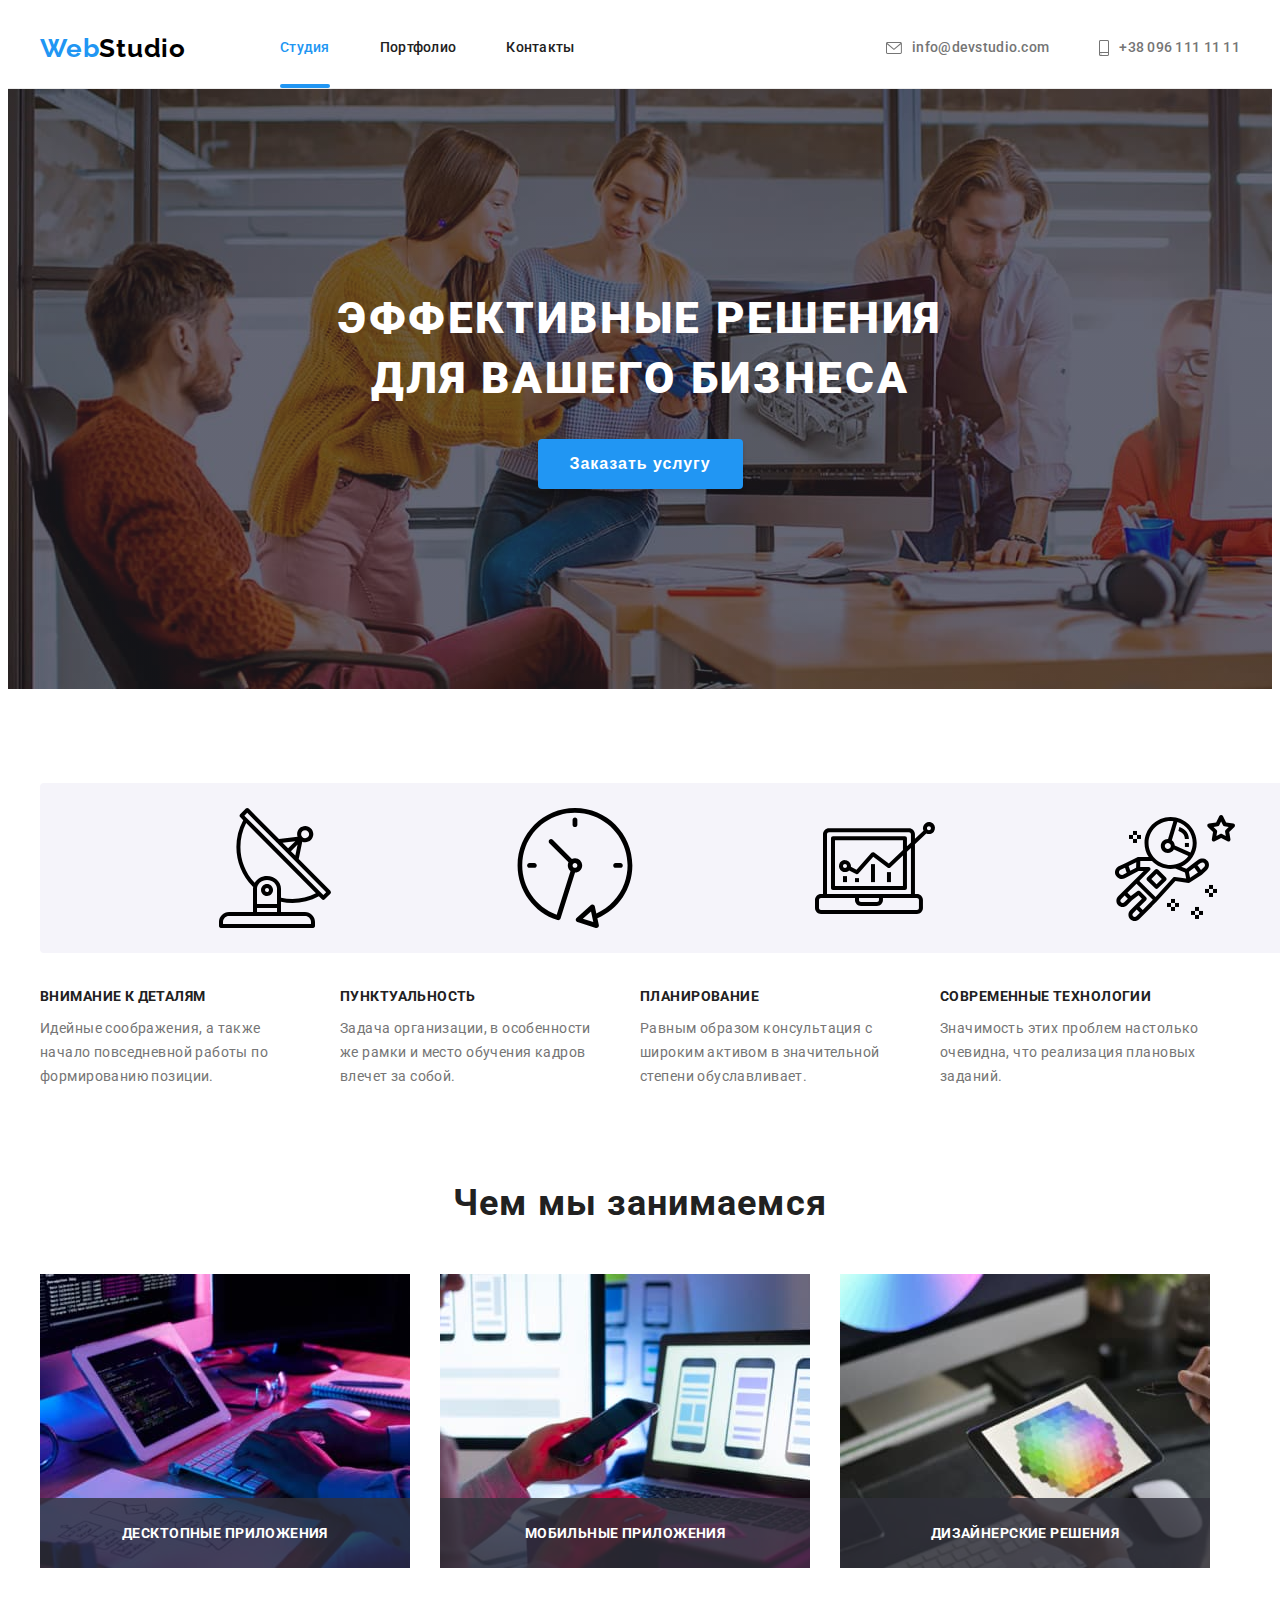
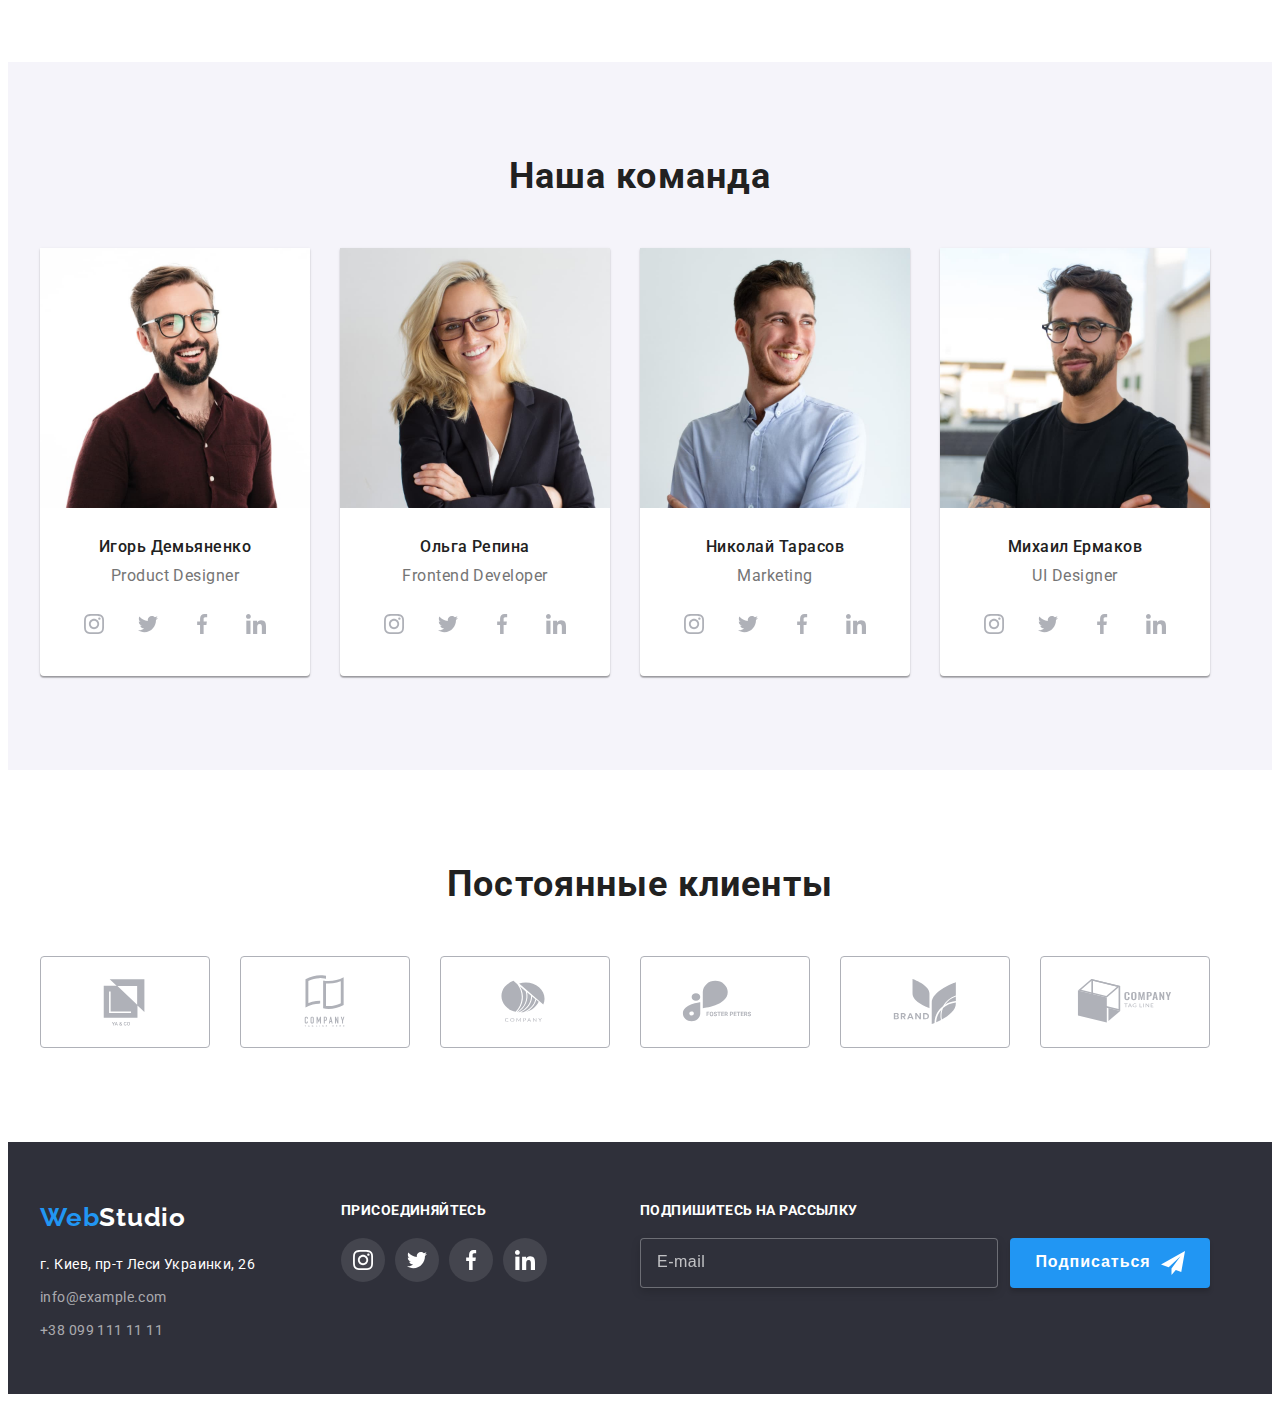
==== commit 652ee5c1: "Исправление ошибок ДЗ" ====
--- a/index.html
+++ b/index.html
@@ -486,16 +486,17 @@
         </div>
         <form action="#" class="footer-form">
           <p class="footer-form-head">Подпишитесь на рассылку</p>
-          <label class="footer-form-field">
-            <input
-              type="email"
-              name="email"
-              class="footer-form-input"
-              placeholder="E-mail"
-            />
-          </label>
-
-          <button type="submit" class="footer-form-btn">Подписаться</button>
+          <div class="futer-form-position">
+            <label class="footer-form-field">
+              <input
+                type="email"
+                name="email"
+                class="footer-form-input"
+                placeholder="E-mail"
+              />
+            </label>
+            <button type="submit" class="footer-form-btn">Подписаться</button>
+          </div>
         </form>
       </div>
     </footer>
--- a/css/styles.css
+++ b/css/styles.css
@@ -608,6 +608,12 @@
   color: #ffffff;
   margin-bottom: 20px;
 }
+
+.futer-form-position {
+  display: inline-flex;
+  align-items: center;
+}
+
 .footer-form-input {
   width: 358px;
   height: 50px;
@@ -616,15 +622,15 @@
   filter: drop-shadow(0px 4px 4px rgba(0, 0, 0, 0.15));
   border-radius: 4px;
   padding: 15px 16px;
-
   background-color: #2f303a;
+  margin-right: 12px;
 }
 
 .footer-form-input::placeholder {
   font-weight: 400;
   font-size: 16px;
   letter-spacing: 0.03em;
-  color: rgba(255, 255, 255, 0.6);
+  color: rgba(255, 255, 255, 0.7);
 }
 
 .footer-form-btn {
@@ -633,6 +639,7 @@
   background: #2196f3;
   box-shadow: 0px 4px 4px rgba(0, 0, 0, 0.15);
   border-radius: 4px;
+  border: none;
   font-weight: 700;
   font-size: 16px;
   letter-spacing: 0.06em;
@@ -843,7 +850,12 @@
 }
 
 .modal-form-field {
-  margin-bottom: 28px;
+  font-weight: 400;
+  font-size: 12px;
+  line-height: 14px;
+  letter-spacing: 0.01em;
+  color: #757575;
+  margin-bottom: 10px;
 }
 
 .modal-form-input-wrapper {
@@ -872,12 +884,8 @@
   height: 18px;
   transition: fill var(--duration) var(--timing-function);
 }
-.backdrop:hover {
-  border-radius: 4px solid var(--accent-color);
-  cursor: pointer;
-}
-.backdrop:hover .modal-close-btn {
-  border-radius: 4px solid var(--accent-color);
+
+.close-btn-icon:hover {
   fill: var(--accent-color);
 }
 
@@ -918,28 +926,40 @@
   display: inline-block;
   vertical-align: middle;
   content: "";
-  width: 16px;
+  width: 15px;
   height: 15px;
   cursor: pointer;
-  outline: 2px solid #212121;
-  margin-right: 10px;
-}
+  border: 2px solid rgba(33, 33, 33, 1);
+  border-radius: 2px;
+  box-sizing: border-box;
+}
+
+.modal-form-checkbox-policy::before,
+.modal-form-checkbox-policy {
+  display: inline-flex;
+  align-items: center;
+  justify-content: space-evenly;
+}
+
 .modal-form-checkbox-policy {
   font-weight: 400;
   font-size: 14px;
   line-height: 24px;
   letter-spacing: 0.03em;
   color: #757575;
+  margin-top: 20px;
 }
 
 .modal-form-checkbox:checked + .modal-form-checkbox-policy::before {
-  background: var(--accent-color);
-  border-radius: 2px;
-  outline: none;
+  border: none;
   background-image: url("../images/icon-check.svg");
   background-position: 50% 50%;
-}
-
+  border-radius: 2px solid var(--accent-color);
+}
+
+.modal-form-policy-link {
+  color: var(--accent-color);
+}
 .modal-form-btn {
   align-self: center;
   width: 200px;
